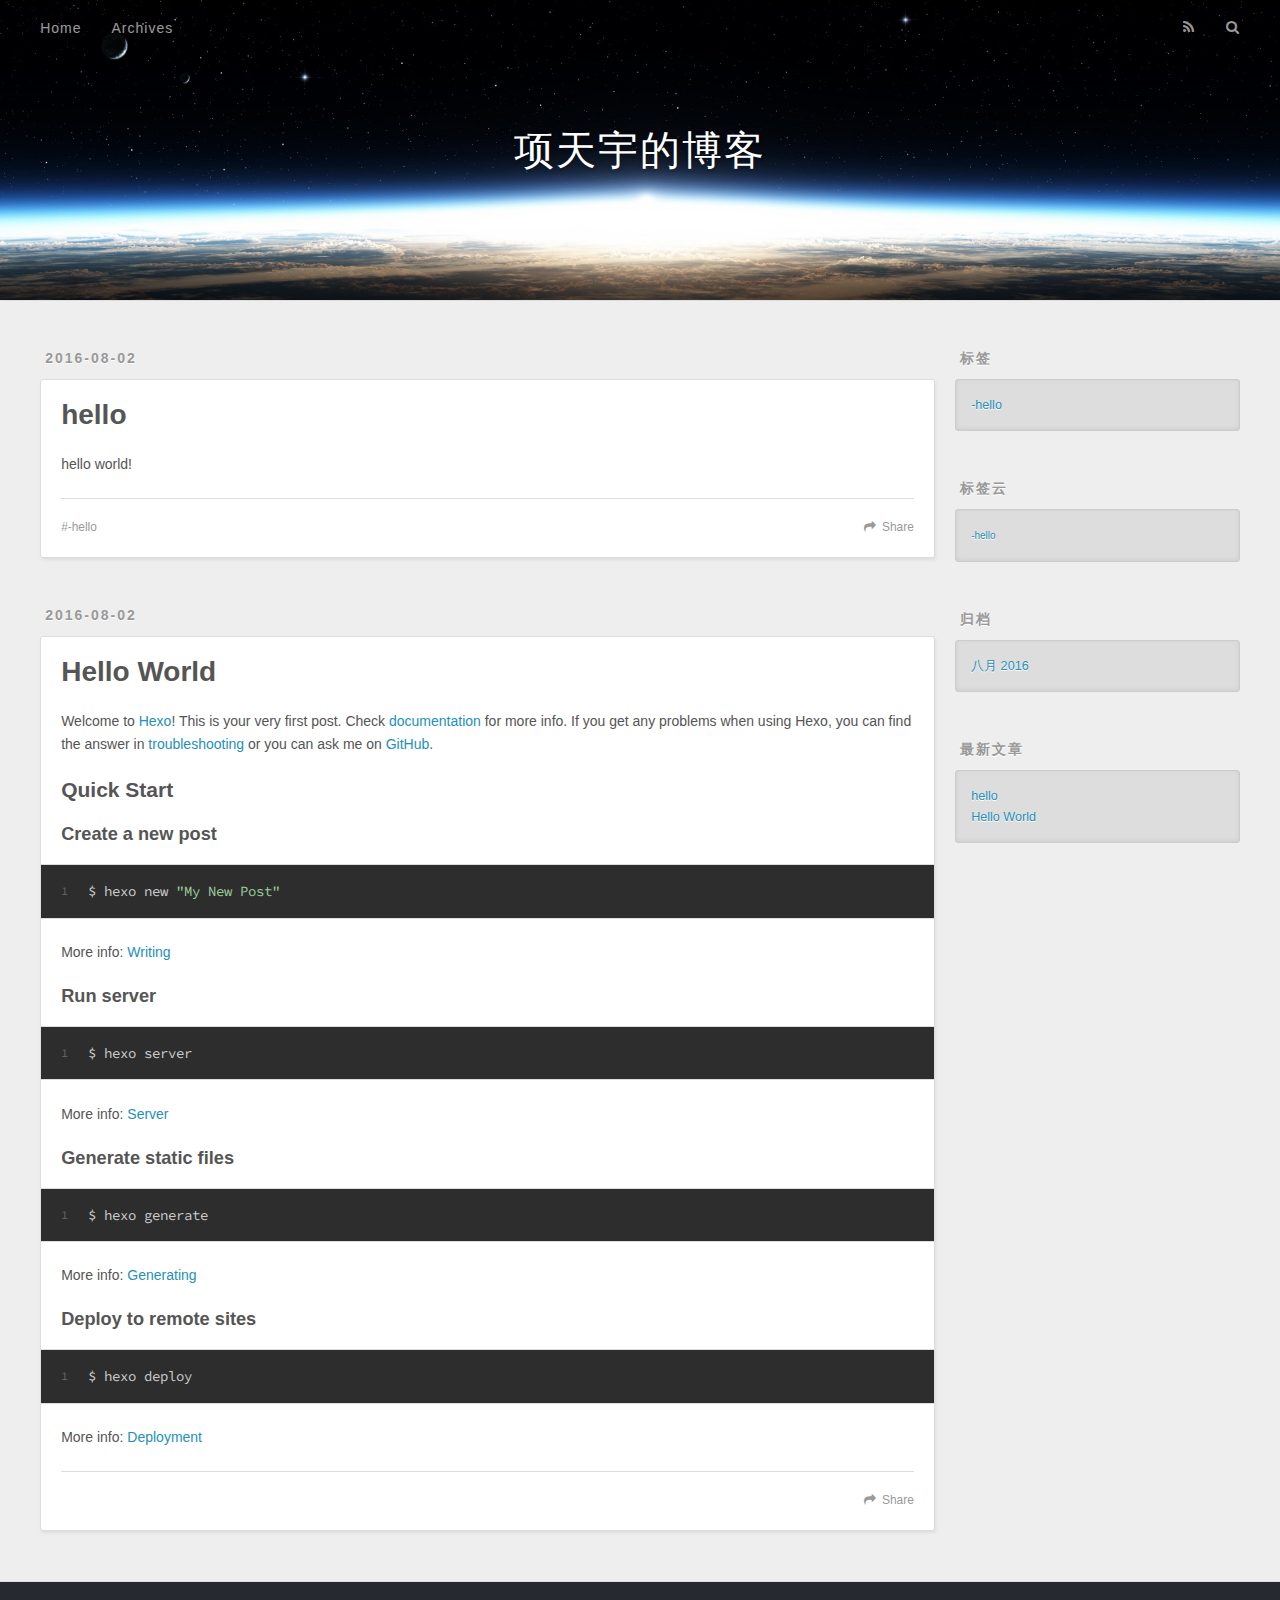
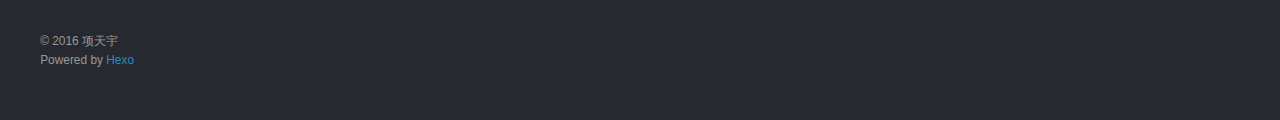
==== index.html @ 5116d95f "Site updated: 2016-08-02 10:54:33" ====
<!DOCTYPE html>
<html>
<head>
  <meta charset="utf-8">
  
  <title>项天宇的博客</title>
  <meta name="viewport" content="width=device-width, initial-scale=1, maximum-scale=1">
  <meta property="og:type" content="website">
<meta property="og:title" content="项天宇的博客">
<meta property="og:url" content="http://xiangtianyu.github.io/index.html">
<meta property="og:site_name" content="项天宇的博客">
<meta name="twitter:card" content="summary">
<meta name="twitter:title" content="项天宇的博客">
  
    <link rel="alternate" href="/atom.xml" title="项天宇的博客" type="application/atom+xml">
  
  
    <link rel="icon" href="/favicon.png">
  
  
    <link href="//fonts.googleapis.com/css?family=Source+Code+Pro" rel="stylesheet" type="text/css">
  
  <link rel="stylesheet" href="/css/style.css">
  

</head>

<body>
  <div id="container">
    <div id="wrap">
      <header id="header">
  <div id="banner"></div>
  <div id="header-outer" class="outer">
    <div id="header-title" class="inner">
      <h1 id="logo-wrap">
        <a href="/" id="logo">项天宇的博客</a>
      </h1>
      
    </div>
    <div id="header-inner" class="inner">
      <nav id="main-nav">
        <a id="main-nav-toggle" class="nav-icon"></a>
        
          <a class="main-nav-link" href="/">Home</a>
        
          <a class="main-nav-link" href="/archives">Archives</a>
        
      </nav>
      <nav id="sub-nav">
        
          <a id="nav-rss-link" class="nav-icon" href="/atom.xml" title="RSS Feed"></a>
        
        <a id="nav-search-btn" class="nav-icon" title="搜索"></a>
      </nav>
      <div id="search-form-wrap">
        <form action="//google.com/search" method="get" accept-charset="UTF-8" class="search-form"><input type="search" name="q" results="0" class="search-form-input" placeholder="Search"><button type="submit" class="search-form-submit">&#xF002;</button><input type="hidden" name="sitesearch" value="http://xiangtianyu.github.io"></form>
      </div>
    </div>
  </div>
</header>
      <div class="outer">
        <section id="main">
  
    <article id="post-hello" class="article article-type-post" itemscope itemprop="blogPost">
  <div class="article-meta">
    <a href="/2016/08/02/hello/" class="article-date">
  <time datetime="2016-08-02T02:49:15.000Z" itemprop="datePublished">2016-08-02</time>
</a>
    
  </div>
  <div class="article-inner">
    
    
      <header class="article-header">
        
  
    <h1 itemprop="name">
      <a class="article-title" href="/2016/08/02/hello/">hello</a>
    </h1>
  

      </header>
    
    <div class="article-entry" itemprop="articleBody">
      
        <p>hello world!</p>

      
    </div>
    <footer class="article-footer">
      <a data-url="http://xiangtianyu.github.io/2016/08/02/hello/" data-id="circvfmzu0001m4gfc3kecds9" class="article-share-link">Share</a>
      
      
  <ul class="article-tag-list"><li class="article-tag-list-item"><a class="article-tag-list-link" href="/tags/hello/">-hello</a></li></ul>

    </footer>
  </div>
  
</article>


  
    <article id="post-hello-world" class="article article-type-post" itemscope itemprop="blogPost">
  <div class="article-meta">
    <a href="/2016/08/02/hello-world/" class="article-date">
  <time datetime="2016-08-02T02:33:52.388Z" itemprop="datePublished">2016-08-02</time>
</a>
    
  </div>
  <div class="article-inner">
    
    
      <header class="article-header">
        
  
    <h1 itemprop="name">
      <a class="article-title" href="/2016/08/02/hello-world/">Hello World</a>
    </h1>
  

      </header>
    
    <div class="article-entry" itemprop="articleBody">
      
        <p>Welcome to <a href="https://hexo.io/" target="_blank" rel="external">Hexo</a>! This is your very first post. Check <a href="https://hexo.io/docs/" target="_blank" rel="external">documentation</a> for more info. If you get any problems when using Hexo, you can find the answer in <a href="https://hexo.io/docs/troubleshooting.html" target="_blank" rel="external">troubleshooting</a> or you can ask me on <a href="https://github.com/hexojs/hexo/issues" target="_blank" rel="external">GitHub</a>.</p>
<h2 id="Quick-Start"><a href="#Quick-Start" class="headerlink" title="Quick Start"></a>Quick Start</h2><h3 id="Create-a-new-post"><a href="#Create-a-new-post" class="headerlink" title="Create a new post"></a>Create a new post</h3><figure class="highlight bash"><table><tr><td class="gutter"><pre><div class="line">1</div></pre></td><td class="code"><pre><div class="line">$ hexo new <span class="string">"My New Post"</span></div></pre></td></tr></table></figure>
<p>More info: <a href="https://hexo.io/docs/writing.html" target="_blank" rel="external">Writing</a></p>
<h3 id="Run-server"><a href="#Run-server" class="headerlink" title="Run server"></a>Run server</h3><figure class="highlight bash"><table><tr><td class="gutter"><pre><div class="line">1</div></pre></td><td class="code"><pre><div class="line">$ hexo server</div></pre></td></tr></table></figure>
<p>More info: <a href="https://hexo.io/docs/server.html" target="_blank" rel="external">Server</a></p>
<h3 id="Generate-static-files"><a href="#Generate-static-files" class="headerlink" title="Generate static files"></a>Generate static files</h3><figure class="highlight bash"><table><tr><td class="gutter"><pre><div class="line">1</div></pre></td><td class="code"><pre><div class="line">$ hexo generate</div></pre></td></tr></table></figure>
<p>More info: <a href="https://hexo.io/docs/generating.html" target="_blank" rel="external">Generating</a></p>
<h3 id="Deploy-to-remote-sites"><a href="#Deploy-to-remote-sites" class="headerlink" title="Deploy to remote sites"></a>Deploy to remote sites</h3><figure class="highlight bash"><table><tr><td class="gutter"><pre><div class="line">1</div></pre></td><td class="code"><pre><div class="line">$ hexo deploy</div></pre></td></tr></table></figure>
<p>More info: <a href="https://hexo.io/docs/deployment.html" target="_blank" rel="external">Deployment</a></p>

      
    </div>
    <footer class="article-footer">
      <a data-url="http://xiangtianyu.github.io/2016/08/02/hello-world/" data-id="circvfmzo0000m4gfy4cgw3l7" class="article-share-link">Share</a>
      
      
    </footer>
  </div>
  
</article>


  

</section>
        
          <aside id="sidebar">
  
    

  
    
  <div class="widget-wrap">
    <h3 class="widget-title">标签</h3>
    <div class="widget">
      <ul class="tag-list"><li class="tag-list-item"><a class="tag-list-link" href="/tags/hello/">-hello</a></li></ul>
    </div>
  </div>


  
    
  <div class="widget-wrap">
    <h3 class="widget-title">标签云</h3>
    <div class="widget tagcloud">
      <a href="/tags/hello/" style="font-size: 10px;">-hello</a>
    </div>
  </div>

  
    
  <div class="widget-wrap">
    <h3 class="widget-title">归档</h3>
    <div class="widget">
      <ul class="archive-list"><li class="archive-list-item"><a class="archive-list-link" href="/archives/2016/08/">八月 2016</a></li></ul>
    </div>
  </div>


  
    
  <div class="widget-wrap">
    <h3 class="widget-title">最新文章</h3>
    <div class="widget">
      <ul>
        
          <li>
            <a href="/2016/08/02/hello/">hello</a>
          </li>
        
          <li>
            <a href="/2016/08/02/hello-world/">Hello World</a>
          </li>
        
      </ul>
    </div>
  </div>

  
</aside>
        
      </div>
      <footer id="footer">
  
  <div class="outer">
    <div id="footer-info" class="inner">
      &copy; 2016 项天宇<br>
      Powered by <a href="http://hexo.io/" target="_blank">Hexo</a>
    </div>
  </div>
</footer>
    </div>
    <nav id="mobile-nav">
  
    <a href="/" class="mobile-nav-link">Home</a>
  
    <a href="/archives" class="mobile-nav-link">Archives</a>
  
</nav>
    

<script src="//ajax.googleapis.com/ajax/libs/jquery/2.0.3/jquery.min.js"></script>


  <link rel="stylesheet" href="/fancybox/jquery.fancybox.css">
  <script src="/fancybox/jquery.fancybox.pack.js"></script>


<script src="/js/script.js"></script>

  </div>
</body>
</html>
---- css/style.css ----
body {
  width: 100%;
}
body:before,
body:after {
  content: "";
  display: table;
}
body:after {
  clear: both;
}
html,
body,
div,
span,
applet,
object,
iframe,
h1,
h2,
h3,
h4,
h5,
h6,
p,
blockquote,
pre,
a,
abbr,
acronym,
address,
big,
cite,
code,
del,
dfn,
em,
img,
ins,
kbd,
q,
s,
samp,
small,
strike,
strong,
sub,
sup,
tt,
var,
dl,
dt,
dd,
ol,
ul,
li,
fieldset,
form,
label,
legend,
table,
caption,
tbody,
tfoot,
thead,
tr,
th,
td {
  margin: 0;
  padding: 0;
  border: 0;
  outline: 0;
  font-weight: inherit;
  font-style: inherit;
  font-family: inherit;
  font-size: 100%;
  vertical-align: baseline;
}
body {
  line-height: 1;
  color: #000;
  background: #fff;
}
ol,
ul {
  list-style: none;
}
table {
  border-collapse: separate;
  border-spacing: 0;
  vertical-align: middle;
}
caption,
th,
td {
  text-align: left;
  font-weight: normal;
  vertical-align: middle;
}
a img {
  border: none;
}
input,
button {
  margin: 0;
  padding: 0;
}
input::-moz-focus-inner,
button::-moz-focus-inner {
  border: 0;
  padding: 0;
}
@font-face {
  font-family: FontAwesome;
  font-style: normal;
  font-weight: normal;
  src: url("fonts/fontawesome-webfont.eot?v=#4.0.3");
  src: url("fonts/fontawesome-webfont.eot?#iefix&v=#4.0.3") format("embedded-opentype"), url("fonts/fontawesome-webfont.woff?v=#4.0.3") format("woff"), url("fonts/fontawesome-webfont.ttf?v=#4.0.3") format("truetype"), url("fonts/fontawesome-webfont.svg#fontawesomeregular?v=#4.0.3") format("svg");
}
html,
body,
#container {
  height: 100%;
}
body {
  background: #eee;
  font: 14px "Helvetica Neue", Helvetica, Arial, sans-serif;
  -webkit-text-size-adjust: 100%;
}
.outer {
  max-width: 1220px;
  margin: 0 auto;
  padding: 0 20px;
}
.outer:before,
.outer:after {
  content: "";
  display: table;
}
.outer:after {
  clear: both;
}
.inner {
  display: inline;
  float: left;
  width: 98.33333333333333%;
  margin: 0 0.833333333333333%;
}
.left,
.alignleft {
  float: left;
}
.right,
.alignright {
  float: right;
}
.clear {
  clear: both;
}
#container {
  position: relative;
}
.mobile-nav-on {
  overflow: hidden;
}
#wrap {
  height: 100%;
  width: 100%;
  position: absolute;
  top: 0;
  left: 0;
  -webkit-transition: 0.2s ease-out;
  -moz-transition: 0.2s ease-out;
  -ms-transition: 0.2s ease-out;
  transition: 0.2s ease-out;
  z-index: 1;
  background: #eee;
}
.mobile-nav-on #wrap {
  left: 280px;
}
@media screen and (min-width: 768px) {
  #main {
    display: inline;
    float: left;
    width: 73.33333333333333%;
    margin: 0 0.833333333333333%;
  }
}
.article-date,
.article-category-link,
.archive-year,
.widget-title {
  text-decoration: none;
  text-transform: uppercase;
  letter-spacing: 2px;
  color: #999;
  margin-bottom: 1em;
  margin-left: 5px;
  line-height: 1em;
  text-shadow: 0 1px #fff;
  font-weight: bold;
}
.article-inner,
.archive-article-inner {
  background: #fff;
  -webkit-box-shadow: 1px 2px 3px #ddd;
  box-shadow: 1px 2px 3px #ddd;
  border: 1px solid #ddd;
  -webkit-border-radius: 3px;
  border-radius: 3px;
}
.article-entry h1,
.widget h1 {
  font-size: 2em;
}
.article-entry h2,
.widget h2 {
  font-size: 1.5em;
}
.article-entry h3,
.widget h3 {
  font-size: 1.3em;
}
.article-entry h4,
.widget h4 {
  font-size: 1.2em;
}
.article-entry h5,
.widget h5 {
  font-size: 1em;
}
.article-entry h6,
.widget h6 {
  font-size: 1em;
  color: #999;
}
.article-entry hr,
.widget hr {
  border: 1px dashed #ddd;
}
.article-entry strong,
.widget strong {
  font-weight: bold;
}
.article-entry em,
.widget em,
.article-entry cite,
.widget cite {
  font-style: italic;
}
.article-entry sup,
.widget sup,
.article-entry sub,
.widget sub {
  font-size: 0.75em;
  line-height: 0;
  position: relative;
  vertical-align: baseline;
}
.article-entry sup,
.widget sup {
  top: -0.5em;
}
.article-entry sub,
.widget sub {
  bottom: -0.2em;
}
.article-entry small,
.widget small {
  font-size: 0.85em;
}
.article-entry acronym,
.widget acronym,
.article-entry abbr,
.widget abbr {
  border-bottom: 1px dotted;
}
.article-entry ul,
.widget ul,
.article-entry ol,
.widget ol,
.article-entry dl,
.widget dl {
  margin: 0 20px;
  line-height: 1.6em;
}
.article-entry ul ul,
.widget ul ul,
.article-entry ol ul,
.widget ol ul,
.article-entry ul ol,
.widget ul ol,
.article-entry ol ol,
.widget ol ol {
  margin-top: 0;
  margin-bottom: 0;
}
.article-entry ul,
.widget ul {
  list-style: disc;
}
.article-entry ol,
.widget ol {
  list-style: decimal;
}
.article-entry dt,
.widget dt {
  font-weight: bold;
}
#header {
  height: 300px;
  position: relative;
  border-bottom: 1px solid #ddd;
}
#header:before,
#header:after {
  content: "";
  position: absolute;
  left: 0;
  right: 0;
  height: 40px;
}
#header:before {
  top: 0;
  background: -webkit-linear-gradient(rgba(0,0,0,0.2), transparent);
  background: -moz-linear-gradient(rgba(0,0,0,0.2), transparent);
  background: -ms-linear-gradient(rgba(0,0,0,0.2), transparent);
  background: linear-gradient(rgba(0,0,0,0.2), transparent);
}
#header:after {
  bottom: 0;
  background: -webkit-linear-gradient(transparent, rgba(0,0,0,0.2));
  background: -moz-linear-gradient(transparent, rgba(0,0,0,0.2));
  background: -ms-linear-gradient(transparent, rgba(0,0,0,0.2));
  background: linear-gradient(transparent, rgba(0,0,0,0.2));
}
#header-outer {
  height: 100%;
  position: relative;
}
#header-inner {
  position: relative;
  overflow: hidden;
}
#banner {
  position: absolute;
  top: 0;
  left: 0;
  width: 100%;
  height: 100%;
  background: url("images/banner.jpg") center #000;
  -webkit-background-size: cover;
  -moz-background-size: cover;
  background-size: cover;
  z-index: -1;
}
#header-title {
  text-align: center;
  height: 40px;
  position: absolute;
  top: 50%;
  left: 0;
  margin-top: -20px;
}
#logo,
#subtitle {
  text-decoration: none;
  color: #fff;
  font-weight: 300;
  text-shadow: 0 1px 4px rgba(0,0,0,0.3);
}
#logo {
  font-size: 40px;
  line-height: 40px;
  letter-spacing: 2px;
}
#subtitle {
  font-size: 16px;
  line-height: 16px;
  letter-spacing: 1px;
}
#subtitle-wrap {
  margin-top: 16px;
}
#main-nav {
  float: left;
  margin-left: -15px;
}
.nav-icon,
.main-nav-link {
  float: left;
  color: #fff;
  opacity: 0.6;
  text-decoration: none;
  text-shadow: 0 1px rgba(0,0,0,0.2);
  -webkit-transition: opacity 0.2s;
  -moz-transition: opacity 0.2s;
  -ms-transition: opacity 0.2s;
  transition: opacity 0.2s;
  display: block;
  padding: 20px 15px;
}
.nav-icon:hover,
.main-nav-link:hover {
  opacity: 1;
}
.nav-icon {
  font-family: FontAwesome;
  text-align: center;
  font-size: 14px;
  width: 14px;
  height: 14px;
  padding: 20px 15px;
  position: relative;
  cursor: pointer;
}
.main-nav-link {
  font-weight: 300;
  letter-spacing: 1px;
}
@media screen and (max-width: 479px) {
  .main-nav-link {
    display: none;
  }
}
#main-nav-toggle {
  display: none;
}
#main-nav-toggle:before {
  content: "\f0c9";
}
@media screen and (max-width: 479px) {
  #main-nav-toggle {
    display: block;
  }
}
#sub-nav {
  float: right;
  margin-right: -15px;
}
#nav-rss-link:before {
  content: "\f09e";
}
#nav-search-btn:before {
  content: "\f002";
}
#search-form-wrap {
  position: absolute;
  top: 15px;
  width: 150px;
  height: 30px;
  right: -150px;
  opacity: 0;
  -webkit-transition: 0.2s ease-out;
  -moz-transition: 0.2s ease-out;
  -ms-transition: 0.2s ease-out;
  transition: 0.2s ease-out;
}
#search-form-wrap.on {
  opacity: 1;
  right: 0;
}
@media screen and (max-width: 479px) {
  #search-form-wrap {
    width: 100%;
    right: -100%;
  }
}
.search-form {
  position: absolute;
  top: 0;
  left: 0;
  right: 0;
  background: #fff;
  padding: 5px 15px;
  -webkit-border-radius: 15px;
  border-radius: 15px;
  -webkit-box-shadow: 0 0 10px rgba(0,0,0,0.3);
  box-shadow: 0 0 10px rgba(0,0,0,0.3);
}
.search-form-input {
  border: none;
  background: none;
  color: #555;
  width: 100%;
  font: 13px "Helvetica Neue", Helvetica, Arial, sans-serif;
  outline: none;
}
.search-form-input::-webkit-search-results-decoration,
.search-form-input::-webkit-search-cancel-button {
  -webkit-appearance: none;
}
.search-form-submit {
  position: absolute;
  top: 50%;
  right: 10px;
  margin-top: -7px;
  font: 13px FontAwesome;
  border: none;
  background: none;
  color: #bbb;
  cursor: pointer;
}
.search-form-submit:hover,
.search-form-submit:focus {
  color: #777;
}
.article {
  margin: 50px 0;
}
.article-inner {
  overflow: hidden;
}
.article-meta:before,
.article-meta:after {
  content: "";
  display: table;
}
.article-meta:after {
  clear: both;
}
.article-date {
  float: left;
}
.article-category {
  float: left;
  line-height: 1em;
  color: #ccc;
  text-shadow: 0 1px #fff;
  margin-left: 8px;
}
.article-category:before {
  content: "\2022";
}
.article-category-link {
  margin: 0 12px 1em;
}
.article-header {
  padding: 20px 20px 0;
}
.article-title {
  text-decoration: none;
  font-size: 2em;
  font-weight: bold;
  color: #555;
  line-height: 1.1em;
  -webkit-transition: color 0.2s;
  -moz-transition: color 0.2s;
  -ms-transition: color 0.2s;
  transition: color 0.2s;
}
a.article-title:hover {
  color: #258fb8;
}
.article-entry {
  color: #555;
  padding: 0 20px;
}
.article-entry:before,
.article-entry:after {
  content: "";
  display: table;
}
.article-entry:after {
  clear: both;
}
.article-entry p,
.article-entry table {
  line-height: 1.6em;
  margin: 1.6em 0;
}
.article-entry h1,
.article-entry h2,
.article-entry h3,
.article-entry h4,
.article-entry h5,
.article-entry h6 {
  font-weight: bold;
}
.article-entry h1,
.article-entry h2,
.article-entry h3,
.article-entry h4,
.article-entry h5,
.article-entry h6 {
  line-height: 1.1em;
  margin: 1.1em 0;
}
.article-entry a {
  color: #258fb8;
  text-decoration: none;
}
.article-entry a:hover {
  text-decoration: underline;
}
.article-entry ul,
.article-entry ol,
.article-entry dl {
  margin-top: 1.6em;
  margin-bottom: 1.6em;
}
.article-entry img,
.article-entry video {
  max-width: 100%;
  height: auto;
  display: block;
  margin: auto;
}
.article-entry iframe {
  border: none;
}
.article-entry table {
  width: 100%;
  border-collapse: collapse;
  border-spacing: 0;
}
.article-entry th {
  font-weight: bold;
  border-bottom: 3px solid #ddd;
  padding-bottom: 0.5em;
}
.article-entry td {
  border-bottom: 1px solid #ddd;
  padding: 10px 0;
}
.article-entry blockquote {
  font-family: Georgia, "Times New Roman", serif;
  font-size: 1.4em;
  margin: 1.6em 20px;
  text-align: center;
}
.article-entry blockquote footer {
  font-size: 14px;
  margin: 1.6em 0;
  font-family: "Helvetica Neue", Helvetica, Arial, sans-serif;
}
.article-entry blockquote footer cite:before {
  content: "—";
  padding: 0 0.5em;
}
.article-entry .pullquote {
  text-align: left;
  width: 45%;
  margin: 0;
}
.article-entry .pullquote.left {
  margin-left: 0.5em;
  margin-right: 1em;
}
.article-entry .pullquote.right {
  margin-right: 0.5em;
  margin-left: 1em;
}
.article-entry .caption {
  color: #999;
  display: block;
  font-size: 0.9em;
  margin-top: 0.5em;
  position: relative;
  text-align: center;
}
.article-entry .video-container {
  position: relative;
  padding-top: 56.25%;
  height: 0;
  overflow: hidden;
}
.article-entry .video-container iframe,
.article-entry .video-container object,
.article-entry .video-container embed {
  position: absolute;
  top: 0;
  left: 0;
  width: 100%;
  height: 100%;
  margin-top: 0;
}
.article-more-link a {
  display: inline-block;
  line-height: 1em;
  padding: 6px 15px;
  -webkit-border-radius: 15px;
  border-radius: 15px;
  background: #eee;
  color: #999;
  text-shadow: 0 1px #fff;
  text-decoration: none;
}
.article-more-link a:hover {
  background: #258fb8;
  color: #fff;
  text-decoration: none;
  text-shadow: 0 1px #1e7293;
}
.article-footer {
  font-size: 0.85em;
  line-height: 1.6em;
  border-top: 1px solid #ddd;
  padding-top: 1.6em;
  margin: 0 20px 20px;
}
.article-footer:before,
.article-footer:after {
  content: "";
  display: table;
}
.article-footer:after {
  clear: both;
}
.article-footer a {
  color: #999;
  text-decoration: none;
}
.article-footer a:hover {
  color: #555;
}
.article-tag-list-item {
  float: left;
  margin-right: 10px;
}
.article-tag-list-link:before {
  content: "#";
}
.article-comment-link {
  float: right;
}
.article-comment-link:before {
  content: "\f075";
  font-family: FontAwesome;
  padding-right: 8px;
}
.article-share-link {
  cursor: pointer;
  float: right;
  margin-left: 20px;
}
.article-share-link:before {
  content: "\f064";
  font-family: FontAwesome;
  padding-right: 6px;
}
#article-nav {
  position: relative;
}
#article-nav:before,
#article-nav:after {
  content: "";
  display: table;
}
#article-nav:after {
  clear: both;
}
@media screen and (min-width: 768px) {
  #article-nav {
    margin: 50px 0;
  }
  #article-nav:before {
    width: 8px;
    height: 8px;
    position: absolute;
    top: 50%;
    left: 50%;
    margin-top: -4px;
    margin-left: -4px;
    content: "";
    -webkit-border-radius: 50%;
    border-radius: 50%;
    background: #ddd;
    -webkit-box-shadow: 0 1px 2px #fff;
    box-shadow: 0 1px 2px #fff;
  }
}
.article-nav-link-wrap {
  text-decoration: none;
  text-shadow: 0 1px #fff;
  color: #999;
  -webkit-box-sizing: border-box;
  -moz-box-sizing: border-box;
  box-sizing: border-box;
  margin-top: 50px;
  text-align: center;
  display: block;
}
.article-nav-link-wrap:hover {
  color: #555;
}
@media screen and (min-width: 768px) {
  .article-nav-link-wrap {
    width: 50%;
    margin-top: 0;
  }
}
@media screen and (min-width: 768px) {
  #article-nav-newer {
    float: left;
    text-align: right;
    padding-right: 20px;
  }
}
@media screen and (min-width: 768px) {
  #article-nav-older {
    float: right;
    text-align: left;
    padding-left: 20px;
  }
}
.article-nav-caption {
  text-transform: uppercase;
  letter-spacing: 2px;
  color: #ddd;
  line-height: 1em;
  font-weight: bold;
}
#article-nav-newer .article-nav-caption {
  margin-right: -2px;
}
.article-nav-title {
  font-size: 0.85em;
  line-height: 1.6em;
  margin-top: 0.5em;
}
.article-share-box {
  position: absolute;
  display: none;
  background: #fff;
  -webkit-box-shadow: 1px 2px 10px rgba(0,0,0,0.2);
  box-shadow: 1px 2px 10px rgba(0,0,0,0.2);
  -webkit-border-radius: 3px;
  border-radius: 3px;
  margin-left: -145px;
  overflow: hidden;
  z-index: 1;
}
.article-share-box.on {
  display: block;
}
.article-share-input {
  width: 100%;
  background: none;
  -webkit-box-sizing: border-box;
  -moz-box-sizing: border-box;
  box-sizing: border-box;
  font: 14px "Helvetica Neue", Helvetica, Arial, sans-serif;
  padding: 0 15px;
  color: #555;
  outline: none;
  border: 1px solid #ddd;
  -webkit-border-radius: 3px 3px 0 0;
  border-radius: 3px 3px 0 0;
  height: 36px;
  line-height: 36px;
}
.article-share-links {
  background: #eee;
}
.article-share-links:before,
.article-share-links:after {
  content: "";
  display: table;
}
.article-share-links:after {
  clear: both;
}
.article-share-twitter,
.article-share-facebook,
.article-share-pinterest,
.article-share-google {
  width: 50px;
  height: 36px;
  display: block;
  float: left;
  position: relative;
  color: #999;
  text-shadow: 0 1px #fff;
}
.article-share-twitter:before,
.article-share-facebook:before,
.article-share-pinterest:before,
.article-share-google:before {
  font-size: 20px;
  font-family: FontAwesome;
  width: 20px;
  height: 20px;
  position: absolute;
  top: 50%;
  left: 50%;
  margin-top: -10px;
  margin-left: -10px;
  text-align: center;
}
.article-share-twitter:hover,
.article-share-facebook:hover,
.article-share-pinterest:hover,
.article-share-google:hover {
  color: #fff;
}
.article-share-twitter:before {
  content: "\f099";
}
.article-share-twitter:hover {
  background: #00aced;
  text-shadow: 0 1px #008abe;
}
.article-share-facebook:before {
  content: "\f09a";
}
.article-share-facebook:hover {
  background: #3b5998;
  text-shadow: 0 1px #2f477a;
}
.article-share-pinterest:before {
  content: "\f0d2";
}
.article-share-pinterest:hover {
  background: #cb2027;
  text-shadow: 0 1px #a21a1f;
}
.article-share-google:before {
  content: "\f0d5";
}
.article-share-google:hover {
  background: #dd4b39;
  text-shadow: 0 1px #be3221;
}
.article-gallery {
  background: #000;
  position: relative;
}
.article-gallery-photos {
  position: relative;
  overflow: hidden;
}
.article-gallery-img {
  display: none;
  max-width: 100%;
}
.article-gallery-img:first-child {
  display: block;
}
.article-gallery-img.loaded {
  position: absolute;
  display: block;
}
.article-gallery-img img {
  display: block;
  max-width: 100%;
  margin: 0 auto;
}
#comments {
  background: #fff;
  -webkit-box-shadow: 1px 2px 3px #ddd;
  box-shadow: 1px 2px 3px #ddd;
  padding: 20px;
  border: 1px solid #ddd;
  -webkit-border-radius: 3px;
  border-radius: 3px;
  margin: 50px 0;
}
#comments a {
  color: #258fb8;
}
.archives-wrap {
  margin: 50px 0;
}
.archives:before,
.archives:after {
  content: "";
  display: table;
}
.archives:after {
  clear: both;
}
.archive-year-wrap {
  margin-bottom: 1em;
}
.archives {
  -webkit-column-gap: 10px;
  -moz-column-gap: 10px;
  column-gap: 10px;
}
@media screen and (min-width: 480px) and (max-width: 767px) {
  .archives {
    -webkit-column-count: 2;
    -moz-column-count: 2;
    column-count: 2;
  }
}
@media screen and (min-width: 768px) {
  .archives {
    -webkit-column-count: 3;
    -moz-column-count: 3;
    column-count: 3;
  }
}
.archive-article {
  -webkit-column-break-inside: avoid;
  page-break-inside: avoid;
  overflow: hidden;
  break-inside: avoid-column;
}
.archive-article-inner {
  padding: 10px;
  margin-bottom: 15px;
}
.archive-article-title {
  text-decoration: none;
  font-weight: bold;
  color: #555;
  -webkit-transition: color 0.2s;
  -moz-transition: color 0.2s;
  -ms-transition: color 0.2s;
  transition: color 0.2s;
  line-height: 1.6em;
}
.archive-article-title:hover {
  color: #258fb8;
}
.archive-article-footer {
  margin-top: 1em;
}
.archive-article-date {
  color: #999;
  text-decoration: none;
  font-size: 0.85em;
  line-height: 1em;
  margin-bottom: 0.5em;
  display: block;
}
#page-nav {
  margin: 50px auto;
  background: #fff;
  -webkit-box-shadow: 1px 2px 3px #ddd;
  box-shadow: 1px 2px 3px #ddd;
  border: 1px solid #ddd;
  -webkit-border-radius: 3px;
  border-radius: 3px;
  text-align: center;
  color: #999;
  overflow: hidden;
}
#page-nav:before,
#page-nav:after {
  content: "";
  display: table;
}
#page-nav:after {
  clear: both;
}
#page-nav a,
#page-nav span {
  padding: 10px 20px;
  line-height: 1;
  height: 2ex;
}
#page-nav a {
  color: #999;
  text-decoration: none;
}
#page-nav a:hover {
  background: #999;
  color: #fff;
}
#page-nav .prev {
  float: left;
}
#page-nav .next {
  float: right;
}
#page-nav .page-number {
  display: inline-block;
}
@media screen and (max-width: 479px) {
  #page-nav .page-number {
    display: none;
  }
}
#page-nav .current {
  color: #555;
  font-weight: bold;
}
#page-nav .space {
  color: #ddd;
}
#footer {
  background: #262a30;
  padding: 50px 0;
  border-top: 1px solid #ddd;
  color: #999;
}
#footer a {
  color: #258fb8;
  text-decoration: none;
}
#footer a:hover {
  text-decoration: underline;
}
#footer-info {
  line-height: 1.6em;
  font-size: 0.85em;
}
.article-entry pre,
.article-entry .highlight {
  background: #2d2d2d;
  margin: 0 -20px;
  padding: 15px 20px;
  border-style: solid;
  border-color: #ddd;
  border-width: 1px 0;
  overflow: auto;
  color: #ccc;
  line-height: 22.400000000000002px;
}
.article-entry .highlight .gutter pre,
.article-entry .gist .gist-file .gist-data .line-numbers {
  color: #666;
  font-size: 0.85em;
}
.article-entry pre,
.article-entry code {
  font-family: "Source Code Pro", Consolas, Monaco, Menlo, Consolas, monospace;
}
.article-entry code {
  background: #eee;
  text-shadow: 0 1px #fff;
  padding: 0 0.3em;
}
.article-entry pre code {
  background: none;
  text-shadow: none;
  padding: 0;
}
.article-entry .highlight pre {
  border: none;
  margin: 0;
  padding: 0;
}
.article-entry .highlight table {
  margin: 0;
  width: auto;
}
.article-entry .highlight td {
  border: none;
  padding: 0;
}
.article-entry .highlight figcaption {
  font-size: 0.85em;
  color: #999;
  line-height: 1em;
  margin-bottom: 1em;
}
.article-entry .highlight figcaption:before,
.article-entry .highlight figcaption:after {
  content: "";
  display: table;
}
.article-entry .highlight figcaption:after {
  clear: both;
}
.article-entry .highlight figcaption a {
  float: right;
}
.article-entry .highlight .gutter pre {
  text-align: right;
  padding-right: 20px;
}
.article-entry .highlight .line {
  height: 22.400000000000002px;
}
.article-entry .highlight .line.marked {
  background: #515151;
}
.article-entry .gist {
  margin: 0 -20px;
  border-style: solid;
  border-color: #ddd;
  border-width: 1px 0;
  background: #2d2d2d;
  padding: 15px 20px 15px 0;
}
.article-entry .gist .gist-file {
  border: none;
  font-family: "Source Code Pro", Consolas, Monaco, Menlo, Consolas, monospace;
  margin: 0;
}
.article-entry .gist .gist-file .gist-data {
  background: none;
  border: none;
}
.article-entry .gist .gist-file .gist-data .line-numbers {
  background: none;
  border: none;
  padding: 0 20px 0 0;
}
.article-entry .gist .gist-file .gist-data .line-data {
  padding: 0 !important;
}
.article-entry .gist .gist-file .highlight {
  margin: 0;
  padding: 0;
  border: none;
}
.article-entry .gist .gist-file .gist-meta {
  background: #2d2d2d;
  color: #999;
  font: 0.85em "Helvetica Neue", Helvetica, Arial, sans-serif;
  text-shadow: 0 0;
  padding: 0;
  margin-top: 1em;
  margin-left: 20px;
}
.article-entry .gist .gist-file .gist-meta a {
  color: #258fb8;
  font-weight: normal;
}
.article-entry .gist .gist-file .gist-meta a:hover {
  text-decoration: underline;
}
pre .comment,
pre .title {
  color: #999;
}
pre .variable,
pre .attribute,
pre .tag,
pre .regexp,
pre .ruby .constant,
pre .xml .tag .title,
pre .xml .pi,
pre .xml .doctype,
pre .html .doctype,
pre .css .id,
pre .css .class,
pre .css .pseudo {
  color: #f2777a;
}
pre .number,
pre .preprocessor,
pre .built_in,
pre .literal,
pre .params,
pre .constant {
  color: #f99157;
}
pre .class,
pre .ruby .class .title,
pre .css .rules .attribute {
  color: #9c9;
}
pre .string,
pre .value,
pre .inheritance,
pre .header,
pre .ruby .symbol,
pre .xml .cdata {
  color: #9c9;
}
pre .css .hexcolor {
  color: #6cc;
}
pre .function,
pre .python .decorator,
pre .python .title,
pre .ruby .function .title,
pre .ruby .title .keyword,
pre .perl .sub,
pre .javascript .title,
pre .coffeescript .title {
  color: #69c;
}
pre .keyword,
pre .javascript .function {
  color: #c9c;
}
@media screen and (max-width: 479px) {
  #mobile-nav {
    position: absolute;
    top: 0;
    left: 0;
    width: 280px;
    height: 100%;
    background: #191919;
    border-right: 1px solid #fff;
  }
}
@media screen and (max-width: 479px) {
  .mobile-nav-link {
    display: block;
    color: #999;
    text-decoration: none;
    padding: 15px 20px;
    font-weight: bold;
  }
  .mobile-nav-link:hover {
    color: #fff;
  }
}
@media screen and (min-width: 768px) {
  #sidebar {
    display: inline;
    float: left;
    width: 23.333333333333332%;
    margin: 0 0.833333333333333%;
  }
}
.widget-wrap {
  margin: 50px 0;
}
.widget {
  color: #777;
  text-shadow: 0 1px #fff;
  background: #ddd;
  -webkit-box-shadow: 0 -1px 4px #ccc inset;
  box-shadow: 0 -1px 4px #ccc inset;
  border: 1px solid #ccc;
  padding: 15px;
  -webkit-border-radius: 3px;
  border-radius: 3px;
}
.widget a {
  color: #258fb8;
  text-decoration: none;
}
.widget a:hover {
  text-decoration: underline;
}
.widget ul ul,
.widget ol ul,
.widget dl ul,
.widget ul ol,
.widget ol ol,
.widget dl ol,
.widget ul dl,
.widget ol dl,
.widget dl dl {
  margin-left: 15px;
  list-style: disc;
}
.widget {
  line-height: 1.6em;
  word-wrap: break-word;
  font-size: 0.9em;
}
.widget ul,
.widget ol {
  list-style: none;
  margin: 0;
}
.widget ul ul,
.widget ol ul,
.widget ul ol,
.widget ol ol {
  margin: 0 20px;
}
.widget ul ul,
.widget ol ul {
  list-style: disc;
}
.widget ul ol,
.widget ol ol {
  list-style: decimal;
}
.category-list-count,
.tag-list-count,
.archive-list-count {
  padding-left: 5px;
  color: #999;
  font-size: 0.85em;
}
.category-list-count:before,
.tag-list-count:before,
.archive-list-count:before {
  content: "(";
}
.category-list-count:after,
.tag-list-count:after,
.archive-list-count:after {
  content: ")";
}
.tagcloud a {
  margin-right: 5px;
  display: inline-block;
}
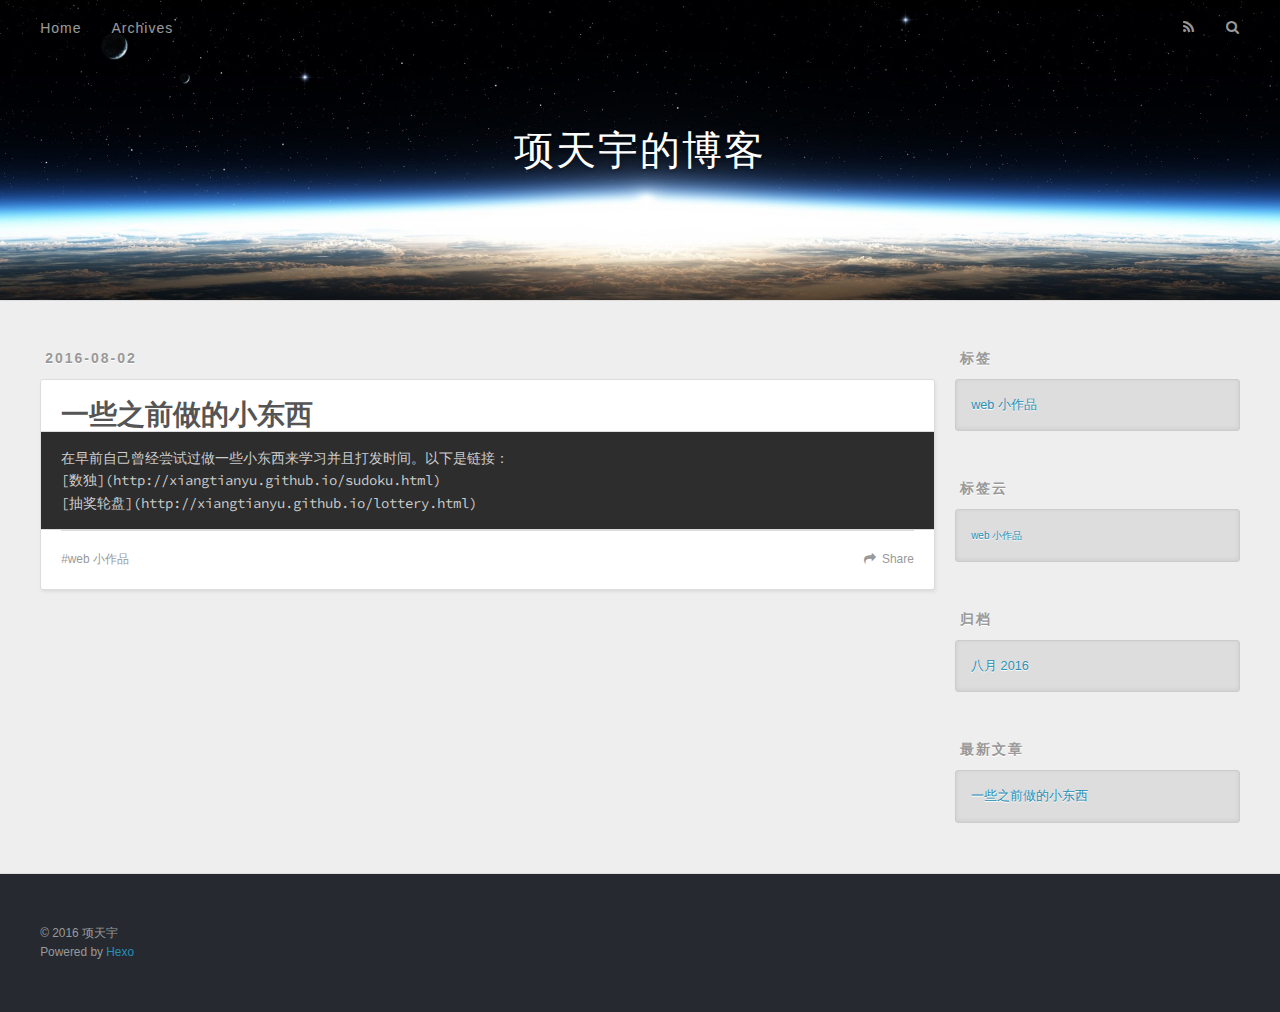
==== commit d1793b98: "Site updated: 2016-08-02 11:05:43" ====
--- a/index.html
+++ b/index.html
@@ -61,10 +61,10 @@
       <div class="outer">
         <section id="main">
   
-    <article id="post-hello" class="article article-type-post" itemscope itemprop="blogPost">
+    <article id="post-一些之前做的小东西" class="article article-type-post" itemscope itemprop="blogPost">
   <div class="article-meta">
-    <a href="/2016/08/02/hello/" class="article-date">
-  <time datetime="2016-08-02T02:49:15.000Z" itemprop="datePublished">2016-08-02</time>
+    <a href="/2016/08/02/一些之前做的小东西/" class="article-date">
+  <time datetime="2016-08-02T03:00:47.000Z" itemprop="datePublished">2016-08-02</time>
 </a>
     
   </div>
@@ -75,7 +75,7 @@
         
   
     <h1 itemprop="name">
-      <a class="article-title" href="/2016/08/02/hello/">hello</a>
+      <a class="article-title" href="/2016/08/02/一些之前做的小东西/">一些之前做的小东西</a>
     </h1>
   
 
@@ -83,61 +83,18 @@
     
     <div class="article-entry" itemprop="articleBody">
       
-        <p>hello world!</p>
-
+        <pre><code>在早前自己曾经尝试过做一些小东西来学习并且打发时间。以下是链接：
+[数独](http://xiangtianyu.github.io/sudoku.html)
+[抽奖轮盘](http://xiangtianyu.github.io/lottery.html)
+</code></pre>
       
     </div>
     <footer class="article-footer">
-      <a data-url="http://xiangtianyu.github.io/2016/08/02/hello/" data-id="circvfmzu0001m4gfc3kecds9" class="article-share-link">Share</a>
+      <a data-url="http://xiangtianyu.github.io/2016/08/02/一些之前做的小东西/" data-id="circvu2jm0000ckgfh7gk5aso" class="article-share-link">Share</a>
       
       
-  <ul class="article-tag-list"><li class="article-tag-list-item"><a class="article-tag-list-link" href="/tags/hello/">-hello</a></li></ul>
+  <ul class="article-tag-list"><li class="article-tag-list-item"><a class="article-tag-list-link" href="/tags/web-小作品/">web 小作品</a></li></ul>
 
-    </footer>
-  </div>
-  
-</article>
-
-
-  
-    <article id="post-hello-world" class="article article-type-post" itemscope itemprop="blogPost">
-  <div class="article-meta">
-    <a href="/2016/08/02/hello-world/" class="article-date">
-  <time datetime="2016-08-02T02:33:52.388Z" itemprop="datePublished">2016-08-02</time>
-</a>
-    
-  </div>
-  <div class="article-inner">
-    
-    
-      <header class="article-header">
-        
-  
-    <h1 itemprop="name">
-      <a class="article-title" href="/2016/08/02/hello-world/">Hello World</a>
-    </h1>
-  
-
-      </header>
-    
-    <div class="article-entry" itemprop="articleBody">
-      
-        <p>Welcome to <a href="https://hexo.io/" target="_blank" rel="external">Hexo</a>! This is your very first post. Check <a href="https://hexo.io/docs/" target="_blank" rel="external">documentation</a> for more info. If you get any problems when using Hexo, you can find the answer in <a href="https://hexo.io/docs/troubleshooting.html" target="_blank" rel="external">troubleshooting</a> or you can ask me on <a href="https://github.com/hexojs/hexo/issues" target="_blank" rel="external">GitHub</a>.</p>
-<h2 id="Quick-Start"><a href="#Quick-Start" class="headerlink" title="Quick Start"></a>Quick Start</h2><h3 id="Create-a-new-post"><a href="#Create-a-new-post" class="headerlink" title="Create a new post"></a>Create a new post</h3><figure class="highlight bash"><table><tr><td class="gutter"><pre><div class="line">1</div></pre></td><td class="code"><pre><div class="line">$ hexo new <span class="string">"My New Post"</span></div></pre></td></tr></table></figure>
-<p>More info: <a href="https://hexo.io/docs/writing.html" target="_blank" rel="external">Writing</a></p>
-<h3 id="Run-server"><a href="#Run-server" class="headerlink" title="Run server"></a>Run server</h3><figure class="highlight bash"><table><tr><td class="gutter"><pre><div class="line">1</div></pre></td><td class="code"><pre><div class="line">$ hexo server</div></pre></td></tr></table></figure>
-<p>More info: <a href="https://hexo.io/docs/server.html" target="_blank" rel="external">Server</a></p>
-<h3 id="Generate-static-files"><a href="#Generate-static-files" class="headerlink" title="Generate static files"></a>Generate static files</h3><figure class="highlight bash"><table><tr><td class="gutter"><pre><div class="line">1</div></pre></td><td class="code"><pre><div class="line">$ hexo generate</div></pre></td></tr></table></figure>
-<p>More info: <a href="https://hexo.io/docs/generating.html" target="_blank" rel="external">Generating</a></p>
-<h3 id="Deploy-to-remote-sites"><a href="#Deploy-to-remote-sites" class="headerlink" title="Deploy to remote sites"></a>Deploy to remote sites</h3><figure class="highlight bash"><table><tr><td class="gutter"><pre><div class="line">1</div></pre></td><td class="code"><pre><div class="line">$ hexo deploy</div></pre></td></tr></table></figure>
-<p>More info: <a href="https://hexo.io/docs/deployment.html" target="_blank" rel="external">Deployment</a></p>
-
-      
-    </div>
-    <footer class="article-footer">
-      <a data-url="http://xiangtianyu.github.io/2016/08/02/hello-world/" data-id="circvfmzo0000m4gfy4cgw3l7" class="article-share-link">Share</a>
-      
-      
     </footer>
   </div>
   
@@ -157,7 +114,7 @@
   <div class="widget-wrap">
     <h3 class="widget-title">标签</h3>
     <div class="widget">
-      <ul class="tag-list"><li class="tag-list-item"><a class="tag-list-link" href="/tags/hello/">-hello</a></li></ul>
+      <ul class="tag-list"><li class="tag-list-item"><a class="tag-list-link" href="/tags/web-小作品/">web 小作品</a></li></ul>
     </div>
   </div>
 
@@ -167,7 +124,7 @@
   <div class="widget-wrap">
     <h3 class="widget-title">标签云</h3>
     <div class="widget tagcloud">
-      <a href="/tags/hello/" style="font-size: 10px;">-hello</a>
+      <a href="/tags/web-小作品/" style="font-size: 10px;">web 小作品</a>
     </div>
   </div>
 
@@ -189,11 +146,7 @@
       <ul>
         
           <li>
-            <a href="/2016/08/02/hello/">hello</a>
-          </li>
-        
-          <li>
-            <a href="/2016/08/02/hello-world/">Hello World</a>
+            <a href="/2016/08/02/一些之前做的小东西/">一些之前做的小东西</a>
           </li>
         
       </ul>
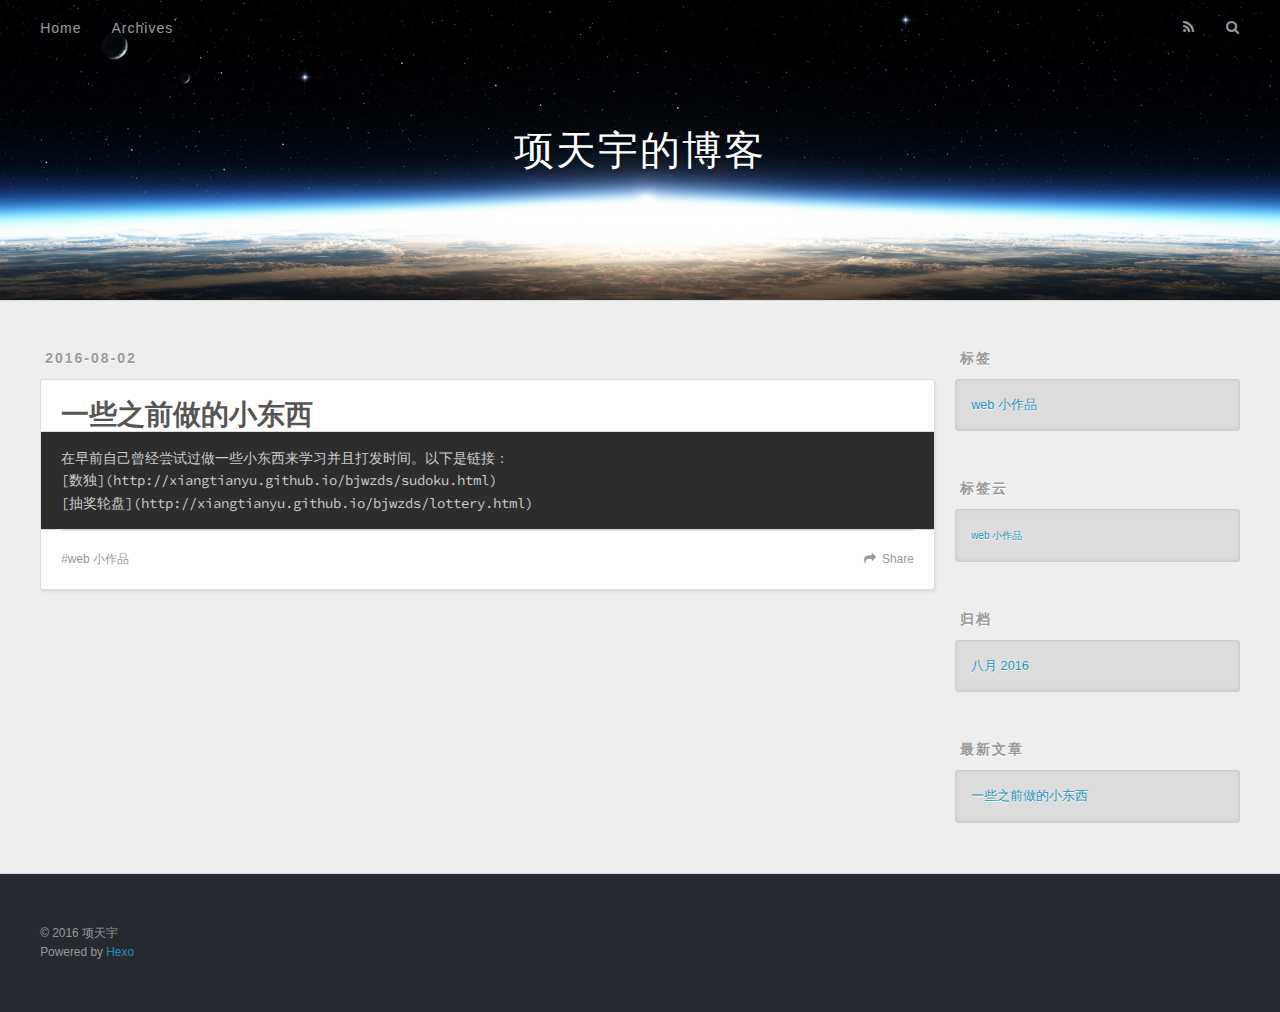
==== commit 8ccdba83: "Site updated: 2016-08-02 11:23:17" ====
--- a/index.html
+++ b/index.html
@@ -84,8 +84,8 @@
     <div class="article-entry" itemprop="articleBody">
       
         <pre><code>在早前自己曾经尝试过做一些小东西来学习并且打发时间。以下是链接：
-[数独](http://xiangtianyu.github.io/sudoku.html)
-[抽奖轮盘](http://xiangtianyu.github.io/lottery.html)
+[数独](http://xiangtianyu.github.io/bjwzds/sudoku.html)
+[抽奖轮盘](http://xiangtianyu.github.io/bjwzds/lottery.html)
 </code></pre>
       
     </div>
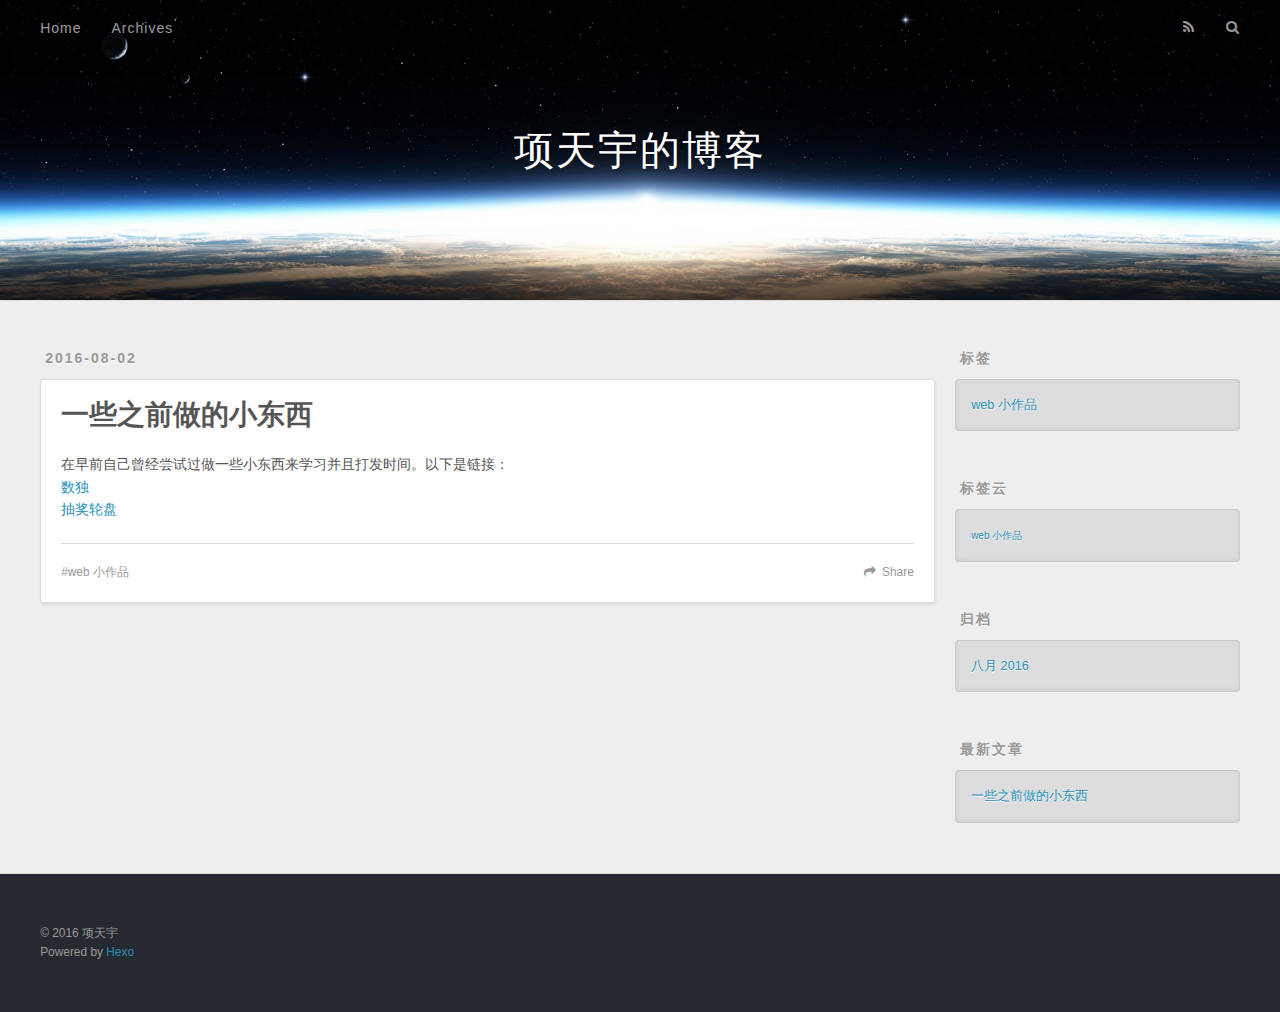
==== commit 53540189: "Site updated: 2016-08-02 13:13:48" ====
--- a/index.html
+++ b/index.html
@@ -83,10 +83,8 @@
     
     <div class="article-entry" itemprop="articleBody">
       
-        <pre><code>在早前自己曾经尝试过做一些小东西来学习并且打发时间。以下是链接：
-[数独](http://xiangtianyu.github.io/bjwzds/sudoku.html)
-[抽奖轮盘](http://xiangtianyu.github.io/bjwzds/lottery.html)
-</code></pre>
+        <p>在早前自己曾经尝试过做一些小东西来学习并且打发时间。以下是链接：<br><a href="http://xiangtianyu.github.io/bjwzds/sudoku.html">数独</a><br><a href="http://xiangtianyu.github.io/bjwzds/lottery.html">抽奖轮盘</a></p>
+
       
     </div>
     <footer class="article-footer">
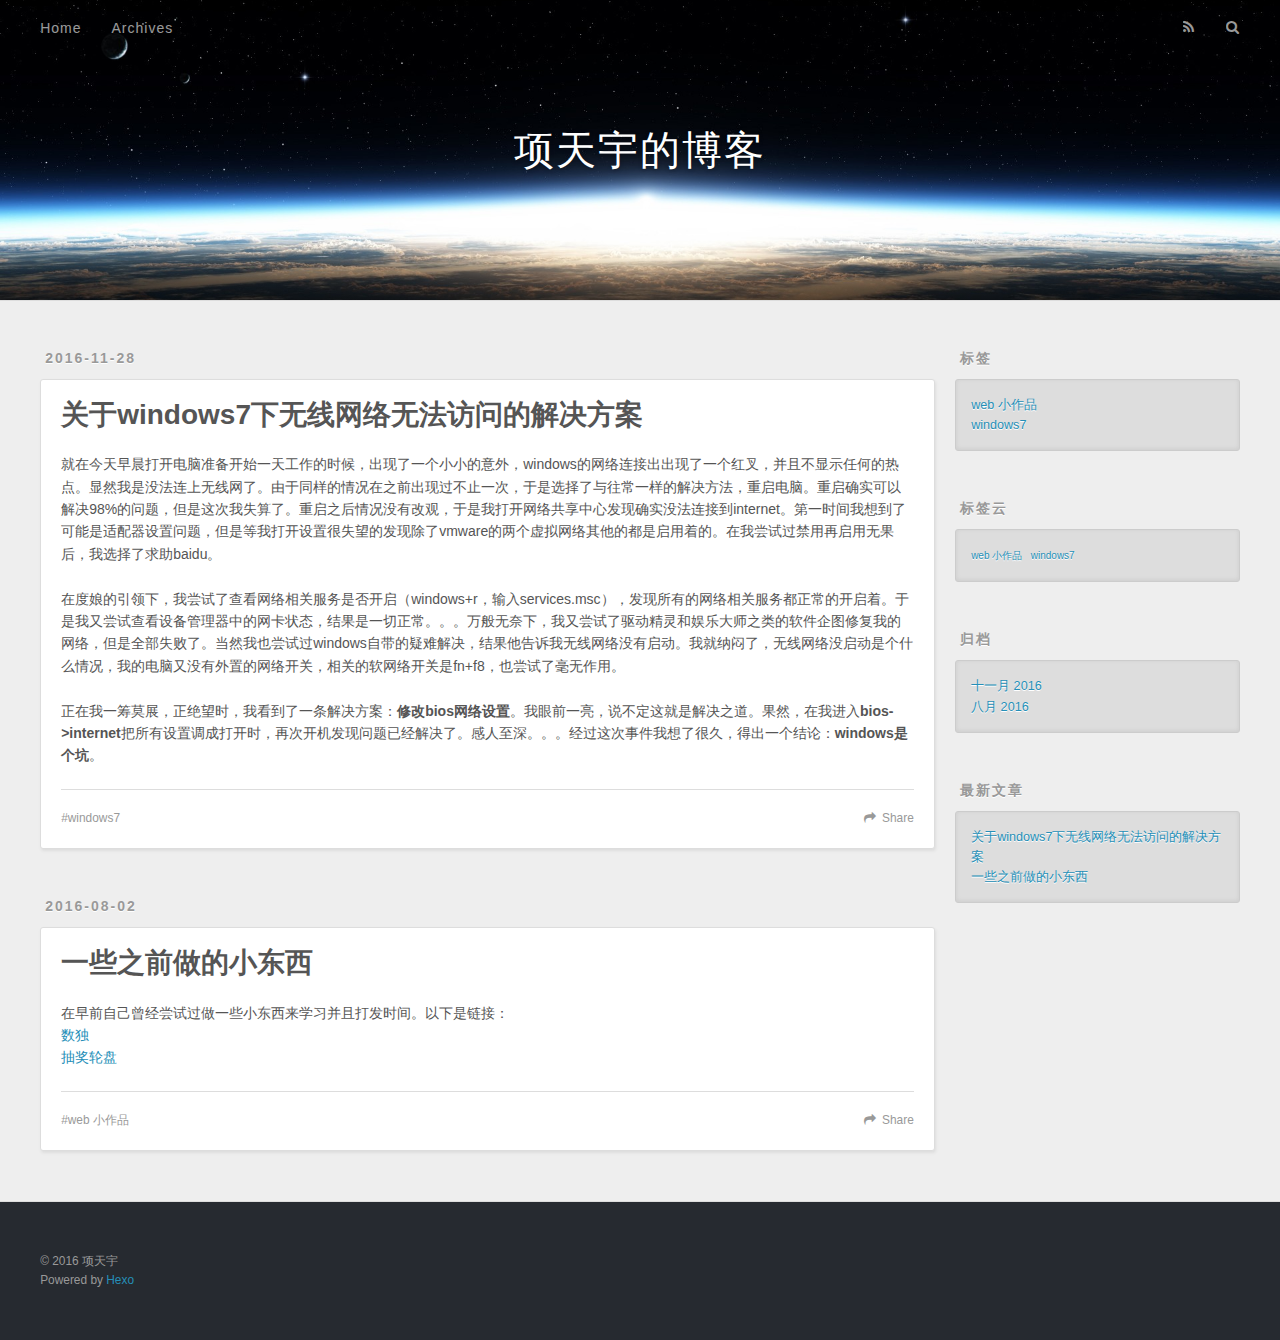
==== commit f0049f21: "Site updated: 2016-11-28 17:17:09" ====
--- a/index.html
+++ b/index.html
@@ -61,6 +61,47 @@
       <div class="outer">
         <section id="main">
   
+    <article id="post-关于windows7下无线网络无法访问的解决方案" class="article article-type-post" itemscope itemprop="blogPost">
+  <div class="article-meta">
+    <a href="/2016/11/28/关于windows7下无线网络无法访问的解决方案/" class="article-date">
+  <time datetime="2016-11-28T07:50:31.000Z" itemprop="datePublished">2016-11-28</time>
+</a>
+    
+  </div>
+  <div class="article-inner">
+    
+    
+      <header class="article-header">
+        
+  
+    <h1 itemprop="name">
+      <a class="article-title" href="/2016/11/28/关于windows7下无线网络无法访问的解决方案/">关于windows7下无线网络无法访问的解决方案</a>
+    </h1>
+  
+
+      </header>
+    
+    <div class="article-entry" itemprop="articleBody">
+      
+        <p>就在今天早晨打开电脑准备开始一天工作的时候，出现了一个小小的意外，windows的网络连接出出现了一个红叉，并且不显示任何的热点。显然我是没法连上无线网了。由于同样的情况在之前出现过不止一次，于是选择了与往常一样的解决方法，重启电脑。重启确实可以解决98%的问题，但是这次我失算了。重启之后情况没有改观，于是我打开网络共享中心发现确实没法连接到internet。第一时间我想到了可能是适配器设置问题，但是等我打开设置很失望的发现除了vmware的两个虚拟网络其他的都是启用着的。在我尝试过禁用再启用无果后，我选择了求助baidu。</p>
+<p>在度娘的引领下，我尝试了查看网络相关服务是否开启（windows+r，输入services.msc），发现所有的网络相关服务都正常的开启着。于是我又尝试查看设备管理器中的网卡状态，结果是一切正常。。。万般无奈下，我又尝试了驱动精灵和娱乐大师之类的软件企图修复我的网络，但是全部失败了。当然我也尝试过windows自带的疑难解决，结果他告诉我无线网络没有启动。我就纳闷了，无线网络没启动是个什么情况，我的电脑又没有外置的网络开关，相关的软网络开关是fn+f8，也尝试了毫无作用。</p>
+<p>正在我一筹莫展，正绝望时，我看到了一条解决方案：<strong>修改bios网络设置</strong>。我眼前一亮，说不定这就是解决之道。果然，在我进入<strong>bios-&gt;internet</strong>把所有设置调成打开时，再次开机发现问题已经解决了。感人至深。。。经过这次事件我想了很久，得出一个结论：<strong>windows是个坑</strong>。</p>
+
+      
+    </div>
+    <footer class="article-footer">
+      <a data-url="http://xiangtianyu.github.io/2016/11/28/关于windows7下无线网络无法访问的解决方案/" data-id="ciw1v1vcs00035ggf8mh1dkmj" class="article-share-link">Share</a>
+      
+      
+  <ul class="article-tag-list"><li class="article-tag-list-item"><a class="article-tag-list-link" href="/tags/windows7/">windows7</a></li></ul>
+
+    </footer>
+  </div>
+  
+</article>
+
+
+  
     <article id="post-一些之前做的小东西" class="article article-type-post" itemscope itemprop="blogPost">
   <div class="article-meta">
     <a href="/2016/08/02/一些之前做的小东西/" class="article-date">
@@ -83,12 +124,12 @@
     
     <div class="article-entry" itemprop="articleBody">
       
-        <p>在早前自己曾经尝试过做一些小东西来学习并且打发时间。以下是链接：<br><a href="http://xiangtianyu.github.io/bjwzds/sudoku.html">数独</a><br><a href="http://xiangtianyu.github.io/bjwzds/lottery.html">抽奖轮盘</a></p>
+        <p>在早前自己曾经尝试过做一些小东西来学习并且打发时间。以下是链接：<br><a href="https://xiangtianyu.github.io/bjwzds/sudoku.html">数独</a><br><a href="https://xiangtianyu.github.io/bjwzds/lottery.html">抽奖轮盘</a></p>
 
       
     </div>
     <footer class="article-footer">
-      <a data-url="http://xiangtianyu.github.io/2016/08/02/一些之前做的小东西/" data-id="circvu2jm0000ckgfh7gk5aso" class="article-share-link">Share</a>
+      <a data-url="http://xiangtianyu.github.io/2016/08/02/一些之前做的小东西/" data-id="ciw1v1vbz00005ggf0lasinad" class="article-share-link">Share</a>
       
       
   <ul class="article-tag-list"><li class="article-tag-list-item"><a class="article-tag-list-link" href="/tags/web-小作品/">web 小作品</a></li></ul>
@@ -112,7 +153,7 @@
   <div class="widget-wrap">
     <h3 class="widget-title">标签</h3>
     <div class="widget">
-      <ul class="tag-list"><li class="tag-list-item"><a class="tag-list-link" href="/tags/web-小作品/">web 小作品</a></li></ul>
+      <ul class="tag-list"><li class="tag-list-item"><a class="tag-list-link" href="/tags/web-小作品/">web 小作品</a></li><li class="tag-list-item"><a class="tag-list-link" href="/tags/windows7/">windows7</a></li></ul>
     </div>
   </div>
 
@@ -122,7 +163,7 @@
   <div class="widget-wrap">
     <h3 class="widget-title">标签云</h3>
     <div class="widget tagcloud">
-      <a href="/tags/web-小作品/" style="font-size: 10px;">web 小作品</a>
+      <a href="/tags/web-小作品/" style="font-size: 10px;">web 小作品</a> <a href="/tags/windows7/" style="font-size: 10px;">windows7</a>
     </div>
   </div>
 
@@ -131,7 +172,7 @@
   <div class="widget-wrap">
     <h3 class="widget-title">归档</h3>
     <div class="widget">
-      <ul class="archive-list"><li class="archive-list-item"><a class="archive-list-link" href="/archives/2016/08/">八月 2016</a></li></ul>
+      <ul class="archive-list"><li class="archive-list-item"><a class="archive-list-link" href="/archives/2016/11/">十一月 2016</a></li><li class="archive-list-item"><a class="archive-list-link" href="/archives/2016/08/">八月 2016</a></li></ul>
     </div>
   </div>
 
@@ -142,6 +183,10 @@
     <h3 class="widget-title">最新文章</h3>
     <div class="widget">
       <ul>
+        
+          <li>
+            <a href="/2016/11/28/关于windows7下无线网络无法访问的解决方案/">关于windows7下无线网络无法访问的解决方案</a>
+          </li>
         
           <li>
             <a href="/2016/08/02/一些之前做的小东西/">一些之前做的小东西</a>
